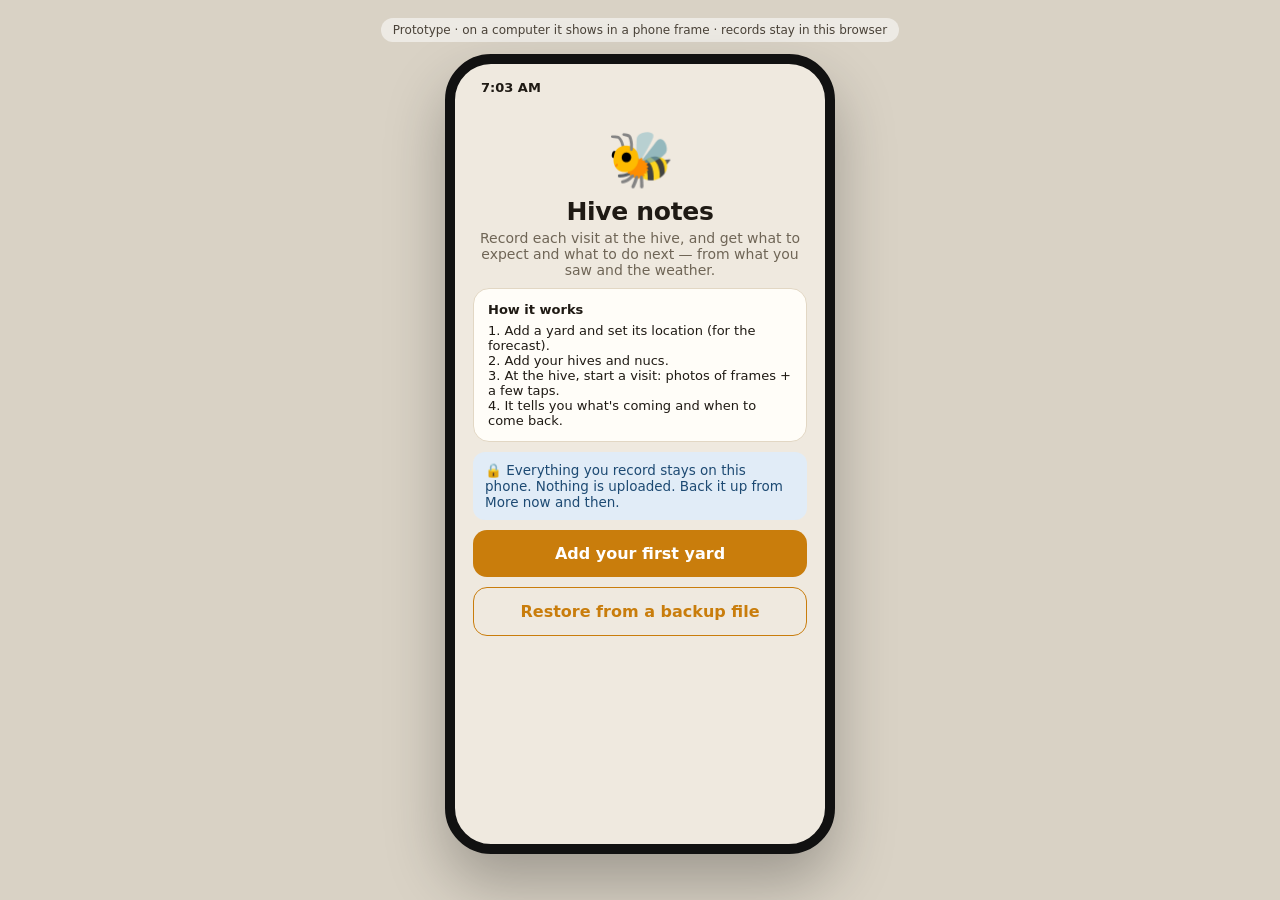
==== web/index.html @ 97372f16 "Add AI agents (Scribe, Frame Reader, Advisor + Checker), Python server with guards, tests, Render bl" ====
<!DOCTYPE html>
<html lang="en">
<head>
<meta charset="utf-8" />
<meta name="viewport" content="width=device-width, initial-scale=1, viewport-fit=cover" />
<title>Hive notes</title>
<meta name="theme-color" content="#efe9df" />
<meta name="apple-mobile-web-app-capable" content="yes" />
<meta name="mobile-web-app-capable" content="yes" />
<meta name="apple-mobile-web-app-status-bar-style" content="default" />
<meta name="apple-mobile-web-app-title" content="Hive notes" />
<link rel="manifest" href="manifest.webmanifest" />
<link rel="icon" href="icons/icon-192.png" />
<link rel="apple-touch-icon" href="icons/apple-touch-icon.png" />
<link rel="stylesheet" href="app.css" />
</head>
<body>
<div class="tag desk">Prototype · on a computer it shows in a phone frame · records stay in this browser</div>

<div class="phone" id="phone">
  <div class="status"><span id="clock"></span><span id="sig"></span></div>
  <div id="view"></div>
  <div class="fab" id="fab" style="display:none"></div>
  <div class="tabbar" id="tabbar"></div>
  <div class="scrim" id="scrim"></div>
  <div class="toast" id="toast"></div>
</div>

<script>const APP_VERSION = "v0.2 · 22 Nov 2026";</script>
<script src="js/data.js"></script>
<script src="js/rules.js"></script>
<script src="js/ui.js"></script>
<script src="js/yard.js"></script>
<script src="js/colony.js"></script>
<script src="js/visit.js"></script>
<script src="js/plan.js"></script>
<script src="js/learn.js"></script>
<script src="js/biz.js"></script>
<script src="js/more.js"></script>
<script src="js/ai.js"></script>
<script>
  loadDb();
  stack = [{ name: db.yards.length ? "yard" : "setup", params: {} }];
  // An unfinished visit (app closed mid-inspection) picks up where it left off
  const dv = db.drafts.visit;
  if (dv && !dv.saved && col(dv.colonyId)) stack.push({ name: dv.type === "full" ? "visitCam" : "visitStart", params: { id: dv.colonyId } });
  render();
  refreshAllWeather();
  addEventListener("online", () => { refreshAllWeather(); rerender(); });
  addEventListener("offline", () => rerender());
  // Back from the background: new day → reload; otherwise refresh the forecast if it's old
  document.addEventListener("visibilitychange", () => {
    if (document.visibilityState !== "visible") return;
    if (isoD(new Date()) !== TODAY) location.reload(); else refreshAllWeather();
  });
  if ("serviceWorker" in navigator && location.protocol === "https:") navigator.serviceWorker.register("sw.js");
</script>
</body>
</html>
---- web/app.css ----
:root {
  --ink: #1f1a14; --muted: #6f6556; --paper: #efe9df; --card: #fffdf8; --line: #e2d7c4;
  --honey: #c97d0c; --honey-soft: #fbecd0; --ok: #3f7a2a; --ok-soft: #e4f0dc;
  --warn: #b45309; --warn-soft: #fdebd3; --risk: #b42318; --risk-soft: #fbe1de; --sky: #2f6fae; --sky-soft: #e1ecf7;
  --fs: 15px;
}
* { box-sizing: border-box; }
body {
  margin: 0; min-height: 100vh; background: #d9d2c5;
  font-family: -apple-system, BlinkMacSystemFont, "SF Pro Text", "Segoe UI", system-ui, sans-serif;
  color: var(--ink); display: flex; flex-direction: column; align-items: center; gap: 12px; padding: 18px 10px 40px;
}
.tag { font-size: 12px; color: #4a4238; background: #fff8; border-radius: 999px; padding: 5px 12px; text-align: center; }
.tag a { color: inherit; }
.phone { width: 390px; height: 800px; background: var(--paper); border-radius: 46px; border: 10px solid #111; position: relative; overflow: hidden; box-shadow: 0 30px 60px #0004; font-size: var(--fs); }
.phone.field { --fs: 17px; --muted: #4a4238; --line: #b9ad99; }
.phone.field .chip, .phone.field .btn { font-size: 17px; padding: 12px 16px; }
.status { height: 40px; display: flex; justify-content: space-between; align-items: center; padding: 6px 26px 0; font-size: 13px; font-weight: 600; }
.status .off { color: var(--warn); }
#view { position: absolute; top: 40px; bottom: 78px; left: 0; right: 0; overflow-y: auto; padding: 4px 18px 30px; }
#view.notabs { bottom: 0; }
h1 { font-size: 25px; margin: 6px 0 4px; letter-spacing: -0.3px; }
h2 { font-size: 16px; margin: 18px 0 8px; }
.sub { color: var(--muted); font-size: 14px; margin: 0 0 10px; }
.small { font-size: 13px; color: var(--muted); }
.card { background: var(--card); border: 1px solid var(--line); border-radius: 16px; padding: 13px 14px; margin-bottom: 10px; }
.card.tap { cursor: pointer; }
.card.tap:hover { border-color: var(--honey); }
.row { display: flex; align-items: center; gap: 8px; }
.grow { flex: 1; min-width: 0; }
.between { display: flex; justify-content: space-between; align-items: center; gap: 8px; }
.pill { display: inline-block; font-size: 12px; font-weight: 600; border-radius: 999px; padding: 3px 9px; margin: 2px 2px 0 0; white-space: nowrap; }
.pill.ok { background: var(--ok-soft); color: var(--ok); }
.pill.warn { background: var(--warn-soft); color: var(--warn); }
.pill.risk { background: var(--risk-soft); color: var(--risk); }
.pill.info, .pill.sky { background: var(--sky-soft); color: var(--sky); }
.pill.grey { background: #e7e1d6; color: var(--muted); }
.chev { color: #b9ad99; font-size: 22px; }
.back { background: none; border: 0; color: var(--honey); font-size: 15px; padding: 6px 0; cursor: pointer; }
.btn { display: block; width: 100%; border: 0; border-radius: 14px; padding: 14px; font-size: 16px; font-weight: 650; background: var(--honey); color: #fff; cursor: pointer; margin-top: 10px; font-family: inherit; }
.btn.ghost { background: transparent; color: var(--honey); border: 1.5px solid var(--honey); }
.btn.dark { background: var(--ink); }
.btn.danger { background: transparent; color: var(--risk); border: 1.5px solid var(--risk); }
.btn.sm { display: inline-block; width: auto; padding: 8px 12px; font-size: 14px; margin: 4px 4px 0 0; }
.link { background: none; border: 0; color: var(--honey); font-weight: 600; font-size: 14px; cursor: pointer; padding: 4px 0; font-family: inherit; }
.forecast { display: flex; gap: 6px; overflow-x: auto; padding-bottom: 2px; }
.day { flex: 0 0 50px; text-align: center; background: var(--card); border: 1px solid var(--line); border-radius: 12px; padding: 6px 0; font-size: 11.5px; }
.day b { display: block; font-size: 15px; margin-top: 2px; }
.day.cold { background: var(--sky-soft); border-color: #b9d0e8; }
.day.good { border-color: #b7d3a8; }
.note { border-radius: 12px; padding: 10px 12px; font-size: 13.5px; margin: 8px 0; background: var(--sky-soft); color: #1d4a73; }
.note.warn { background: var(--warn-soft); color: #7a3a06; }
.note.risk { background: var(--risk-soft); color: #7a1a12; }
.note.ok { background: var(--ok-soft); color: #24501a; }
.chips { display: flex; flex-wrap: wrap; gap: 6px; margin-top: 6px; }
.chip { border: 1px solid var(--line); background: var(--card); border-radius: 999px; padding: 8px 12px; font-size: 14px; cursor: pointer; user-select: none; }
.chip.on { background: var(--honey); border-color: var(--honey); color: #fff; }
.q { margin-bottom: 14px; }
.lbl { font-size: 14px; font-weight: 600; }
input, select, textarea { width: 100%; font-size: 16px; padding: 11px; border: 1.5px solid var(--line); border-radius: 12px; margin-top: 6px; font-family: inherit; background: #fff; color: var(--ink); }
textarea { min-height: 70px; }
input:focus, select:focus, textarea:focus { outline: none; border-color: var(--honey); }
.expect { border-left: 4px solid var(--line); }
.expect.risk { border-left-color: var(--risk); }
.expect.warn { border-left-color: var(--warn); }
.expect.ok { border-left-color: var(--ok); }
.expect.info { border-left-color: var(--sky); }
.why { display: none; margin-top: 8px; font-size: 13px; color: var(--muted); border-top: 1px dashed var(--line); padding-top: 8px; }
.why.on { display: block; }
.newbie { display: none; font-size: 13px; background: var(--honey-soft); border-radius: 10px; padding: 8px 10px; margin-top: 6px; }
.phone.new .newbie { display: block; }
.toggle { display: flex; align-items: center; gap: 8px; font-size: 14px; margin: 6px 0; cursor: pointer; user-select: none; }
.sw { width: 40px; height: 23px; border-radius: 999px; background: #cfc5b4; position: relative; transition: .15s; flex: 0 0 40px; }
.sw::after { content: ""; position: absolute; top: 3px; left: 3px; width: 17px; height: 17px; border-radius: 50%; background: #fff; transition: .15s; }
.toggle.on .sw { background: var(--ok); }
.toggle.on .sw::after { left: 20px; }
.todo { display: flex; gap: 10px; align-items: flex-start; padding: 9px 0; border-bottom: 1px solid var(--line); font-size: 14.5px; }
.todo:last-child { border-bottom: 0; }
.box { width: 21px; height: 21px; border: 2px solid var(--honey); border-radius: 6px; flex: 0 0 21px; margin-top: 1px; cursor: pointer; }
.box.on { background: var(--honey); }
.todo.done b { text-decoration: line-through; color: var(--muted); }
.comeback { background: var(--ink); color: #fff; border-radius: 16px; padding: 14px; margin: 12px 0; }
.comeback .big { font-size: 20px; font-weight: 700; margin-top: 2px; }
.comeback .small { color: #d9cfbf; }
.tabbar { position: absolute; bottom: 0; left: 0; right: 0; height: 78px; background: #fffdf8f2; border-top: 1px solid var(--line); display: flex; justify-content: space-around; padding-top: 9px; font-size: 11px; color: var(--muted); z-index: 5; }
.tabbar div { text-align: center; cursor: pointer; width: 64px; }
.tabbar .ic { font-size: 20px; display: block; }
.tabbar .act { color: var(--honey); font-weight: 650; }
.fab { position: absolute; right: 16px; bottom: 92px; background: var(--ink); color: #fff; border-radius: 999px; padding: 13px 18px; font-weight: 650; font-size: 15px; box-shadow: 0 8px 20px #0004; cursor: pointer; z-index: 6; }
.seg { display: flex; background: #e4dccd; border-radius: 10px; padding: 3px; margin: 6px 0 8px; }
.seg span { flex: 1; text-align: center; padding: 7px 2px; font-size: 13.5px; border-radius: 8px; cursor: pointer; color: var(--muted); }
.seg span.on { background: var(--card); color: var(--ink); font-weight: 600; box-shadow: 0 1px 3px #0002; }
.scrim { position: absolute; inset: 0; background: #0006; display: none; z-index: 20; }
.scrim.on { display: block; }
.sheet { position: absolute; left: 0; right: 0; bottom: 0; max-height: 92%; overflow-y: auto; background: var(--card); border-radius: 22px 22px 0 0; padding: 16px 18px 30px; }
.sheet h3 { margin: 2px 0 10px; font-size: 18px; }
.toast { position: absolute; left: 50%; top: 52px; transform: translateX(-50%); background: var(--ink); color: #fff; padding: 9px 14px; border-radius: 12px; font-size: 13.5px; z-index: 30; opacity: 0; transition: opacity .2s; pointer-events: none; max-width: 330px; text-align: center; }
.toast.on { opacity: 1; }
.cam { background: #1a1712; border-radius: 18px; padding: 10px 10px 82px; position: relative; }
.cam svg { width: 100%; display: block; border-radius: 10px; }
.cam-top { display: flex; justify-content: space-between; color: #eee; font-size: 12px; padding: 2px 4px 8px; }
.shutter { position: absolute; left: 50%; bottom: 14px; transform: translateX(-50%); width: 58px; height: 58px; border-radius: 50%; border: 4px solid #fff; background: #fff6; cursor: pointer; }
.shutter:active { background: #fff; }
.camwrap { position: relative; }
.flashlayer { position: absolute; inset: 0; background: #fff; opacity: 0; pointer-events: none; transition: opacity .25s; border-radius: 10px; }
.flashlayer.on { opacity: .8; transition: none; }
.finds { display: flex; flex-wrap: wrap; gap: 4px; margin-top: 8px; }
.log { font-size: 13.5px; }
.ln { display: flex; gap: 10px; align-items: center; padding: 7px 0; border-bottom: 1px solid var(--line); }
.ln:last-child { border-bottom: 0; }
.thumb { width: 38px; height: 26px; border-radius: 5px; flex: 0 0 38px; background: linear-gradient(#d4951c 0 30%, #e9c77d 30%); position: relative; }
.thumb.brood { background: radial-gradient(ellipse at 50% 60%, #a77840 0 45%, #e9c77d 46%), #e9c77d; }
.thumb.empty { background: #d8c9a8; }
.thumb.hive { background: linear-gradient(#f2efe7 0 70%, #6b4d2c 70%); }
.thumb .q { position: absolute; right: -4px; top: -6px; font-size: 12px; }
.fno { width: 34px; color: var(--muted); font-variant-numeric: tabular-nums; }
.src { font-size: 11px; color: var(--muted); margin-left: 4px; font-weight: 400; }
.pen { background: none; border: 0; color: #b9ad99; font-size: 15px; cursor: pointer; padding: 2px 6px; }
.pen:hover { color: var(--honey); }
.qdot { display: inline-block; width: 12px; height: 12px; border-radius: 50%; border: 1px solid #0003; vertical-align: middle; margin-right: 4px; }
.kv { display: grid; grid-template-columns: auto 1fr; gap: 6px 12px; font-size: 14px; }
.kv .k { color: var(--muted); }
.stack { display: flex; flex-direction: column-reverse; gap: 3px; margin: 8px 0; align-items: center; }
.boxv { width: 70%; border: 1.5px solid #9c8a6a; background: #f3e6c8; border-radius: 4px; display: flex; align-items: center; justify-content: center; font-size: 12px; color: #5b4a2f; cursor: pointer; }
.boxv.deep { height: 46px; }
.boxv.medium { height: 32px; }
.boxv.shallow { height: 26px; }
.lid { width: 76%; height: 10px; background: #9a9a9a; border-radius: 3px; }
.stand { width: 80%; height: 8px; background: #6b4d2c; border-radius: 2px; }
.tree { font-size: 14px; }
.tree .node { padding: 4px 0 4px calc(var(--d) * 18px); }
.tabs2 { display: flex; gap: 6px; overflow-x: auto; margin: 8px 0; }
.tabs2 span { flex: 0 0 auto; padding: 6px 11px; border-radius: 999px; background: #e7e1d6; font-size: 13px; cursor: pointer; }
.tabs2 span.on { background: var(--ink); color: #fff; }
.stat { flex: 1; text-align: center; }
.stat b { display: block; font-size: 20px; }
.legend { display: flex; gap: 12px; font-size: 12px; color: var(--muted); margin-top: 4px; flex-wrap: wrap; }
.legend i { display: inline-block; width: 12px; height: 3px; vertical-align: middle; margin-right: 4px; }
.qty { display: flex; align-items: center; gap: 8px; }
.qty button { width: 30px; height: 30px; border-radius: 8px; border: 1px solid var(--line); background: #fff; font-size: 17px; cursor: pointer; }
.qty b { min-width: 28px; text-align: center; }
.low { color: var(--risk); font-weight: 600; }
.photo { height: 120px; border-radius: 12px; margin: 6px 0; }
.chat { font-size: 14px; }
.chat .me { background: var(--honey-soft); border-radius: 12px 12px 2px 12px; padding: 8px 10px; margin: 6px 0 6px 40px; }
.chat .ai { background: var(--card); border: 1px solid var(--line); border-radius: 12px 12px 12px 2px; padding: 8px 10px; margin: 6px 40px 6px 0; }

/* --- v2.1 additions --- */
.conf { font-size: 12px; margin-top: 5px; color: var(--muted); }
.conf b { color: var(--ink); }
.conf.cLow b { color: var(--warn); }
.conf.cHigh b { color: var(--ok); }
.day.tap { cursor: pointer; }
.bell { position: relative; border: 1px solid var(--line); background: var(--card); border-radius: 999px; padding: 5px 11px; font-size: 14px; cursor: pointer; }
.bell i { font-style: normal; background: var(--risk); color: #fff; border-radius: 999px; font-size: 11px; padding: 1px 6px; margin-left: 4px; }
.qr { width: 150px; height: 150px; display: block; margin: 10px auto; image-rendering: pixelated; }
.viewfinder { position: relative; background: #222; border-radius: 14px; height: 170px; display: flex; align-items: center; justify-content: center; margin: 8px 0; }
.viewfinder .qr { width: 90px; height: 90px; margin: 0; background: #fff; padding: 6px; border-radius: 6px; }
.viewfinder:after { content: ""; position: absolute; inset: 25px 95px; border: 3px solid #fbbf24; border-radius: 10px; }
.fstrip { display: flex; gap: 6px; align-items: flex-end; padding: 5px 0; border-bottom: 1px solid var(--line); }
.fstrip .boxcol { flex: 1; display: flex; flex-direction: column; gap: 2px; }
.fstrip .fr { display: flex; gap: 1px; }
.fstrip .fr span { flex: 1; height: 12px; border-radius: 2px; }
.report table { width: 100%; border-collapse: collapse; font-size: 12px; margin: 6px 0 12px; }
.report th, .report td { text-align: left; border-bottom: 1px solid var(--line); padding: 4px 3px; vertical-align: top; }

/* battery saver: dark screen (OLED), fewer animations */
.phone.dark { --ink: #efe9df; --muted: #a99f8e; --paper: #0f0d0a; --card: #1c1813; --line: #3a3228; --honey-soft: #3a2a0f; --ok-soft: #1d2b16; --warn-soft: #3a240c; --risk-soft: #3b1512; --sky-soft: #122233; color: var(--ink); }
.phone.dark .tabbar { background: #15120e; border-color: var(--line); }
.phone.dark .tabbar div { color: var(--muted); }
.phone.dark .sheet { background: var(--card); color: var(--ink); }
.phone.dark input, .phone.dark textarea, .phone.dark select { background: #0f0d0a; color: var(--ink); border-color: var(--line); }
.phone.dark .chip { background: #1c1813; color: var(--ink); border-color: var(--line); }
.phone.dark .chip.on { background: var(--honey); border-color: var(--honey); color: #fff; }
.phone.dark * { transition: none !important; animation: none !important; }

/* print / save as PDF: only the report */
@media print {
  body { background: #fff; padding: 0; display: block; }
  .tag, .status, #tabbar, #fab, #scrim, #toast, .noprint, .back { display: none !important; }
  .phone { width: auto; height: auto; border: 0; border-radius: 0; box-shadow: none; overflow: visible; background: #fff; }
  #view { position: static; overflow: visible; padding: 0; }
}

/* ---------- real-app additions ---------- */
.camshot { display: flex; align-items: center; justify-content: center; min-height: 150px; max-height: 320px; overflow: hidden; border-radius: 16px; background: #2a2118; color: #fff; text-align: center; font-size: 17px; font-weight: 600; cursor: pointer; margin: 6px 0; }
.camshot span { font-size: 15px; line-height: 1.5; }
.camshot img { width: 100%; height: 100%; max-height: 320px; object-fit: cover; display: block; }
img.shot { width: 100%; border-radius: 12px; margin-top: 6px; }
img.mini { width: 44px; height: 44px; object-fit: cover; border-radius: 8px; flex: 0 0 44px; cursor: pointer; }
.log .ln[data-goto] { cursor: pointer; }
.hours { display: flex; gap: 4px; overflow-x: auto; margin: 8px 0 4px; }
.hours > div { flex: 0 0 52px; text-align: center; font-size: 11px; background: var(--card); border: 1px solid var(--line); border-radius: 10px; padding: 5px 0; display: flex; flex-direction: column; gap: 1px; }
.hours > div.good { border-color: #8fbf78; background: var(--ok-soft); }
.hours b { font-size: 14px; }
.pen { background: none; border: 0; font-size: 18px; color: var(--honey); cursor: pointer; }

/* On an actual phone (or installed to the home screen): fill the screen, no fake frame */
@media (max-width: 520px), (display-mode: standalone) {
  body { padding: 0; background: var(--paper); display: block; }
  .tag.desk { display: none; }
  .phone { width: 100%; height: 100vh; height: 100dvh; border: 0; border-radius: 0; box-shadow: none; }
  .status { height: auto; min-height: env(safe-area-inset-top); padding: env(safe-area-inset-top) 18px 0; font-size: 12px; }
  .status #clock { display: none; }
  #view { top: calc(env(safe-area-inset-top) + 16px); bottom: calc(70px + env(safe-area-inset-bottom)); }
  #view.notabs { bottom: env(safe-area-inset-bottom); }
  .tabbar { padding-bottom: env(safe-area-inset-bottom); height: calc(70px + env(safe-area-inset-bottom)); }
  .fab { bottom: calc(84px + env(safe-area-inset-bottom)); }
  .sheet { padding-bottom: calc(30px + env(safe-area-inset-bottom)); }
  .toast { top: calc(env(safe-area-inset-top) + 12px); }
}
.whybtn { background: none; border: 0; padding: 6px 0 0; color: var(--honey); font-size: 13.5px; font-weight: 600; font-family: inherit; cursor: pointer; }
.log .fno { flex: 0 0 auto; min-width: 54px; }
.ailine { font-size: 11.5px; color: var(--muted); margin-top: 6px; font-variant-numeric: tabular-nums; }
.aithink { display: flex; align-items: center; gap: 10px; padding: 14px 4px; color: var(--muted); font-size: 14px; }
.spin { width: 16px; height: 16px; border-radius: 50%; border: 2.5px solid var(--line); border-top-color: var(--honey); display: inline-block; animation: spin .8s linear infinite; vertical-align: -3px; }
@keyframes spin { to { transform: rotate(360deg); } }
.quote { color: var(--muted); font-style: italic; }
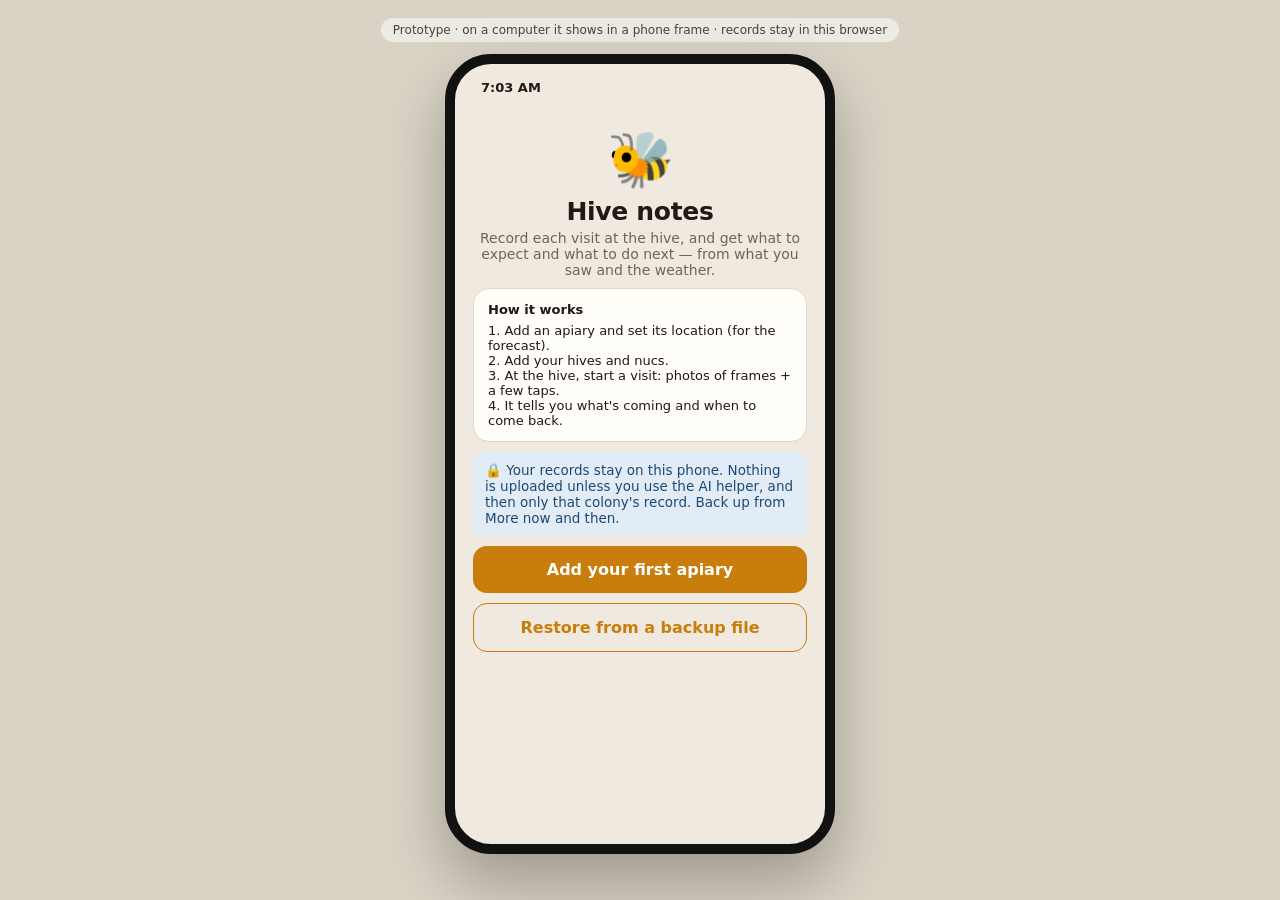
==== commit 647cf744: "Save & test checks the access code and shows the result; rename yard to apiary; UX fixes - /api/heal" ====
--- a/web/index.html
+++ b/web/index.html
@@ -26,7 +26,7 @@
   <div class="toast" id="toast"></div>
 </div>
 
-<script>const APP_VERSION = "v0.2 · 22 Nov 2026";</script>
+<script>const APP_VERSION = "v0.4 · 23 Nov 2026";</script>
 <script src="js/data.js"></script>
 <script src="js/rules.js"></script>
 <script src="js/ui.js"></script>
--- a/web/app.css
+++ b/web/app.css
@@ -43,7 +43,7 @@
 .btn.danger { background: transparent; color: var(--risk); border: 1.5px solid var(--risk); }
 .btn.sm { display: inline-block; width: auto; padding: 8px 12px; font-size: 14px; margin: 4px 4px 0 0; }
 .link { background: none; border: 0; color: var(--honey); font-weight: 600; font-size: 14px; cursor: pointer; padding: 4px 0; font-family: inherit; }
-.forecast { display: flex; gap: 6px; overflow-x: auto; padding-bottom: 2px; }
+.forecast { display: flex; gap: 6px; overflow-x: auto; padding-bottom: 8px; margin-bottom: 4px; }
 .day { flex: 0 0 50px; text-align: center; background: var(--card); border: 1px solid var(--line); border-radius: 12px; padding: 6px 0; font-size: 11.5px; }
 .day b { display: block; font-size: 15px; margin-top: 2px; }
 .day.cold { background: var(--sky-soft); border-color: #b9d0e8; }
@@ -216,3 +216,12 @@
 .spin { width: 16px; height: 16px; border-radius: 50%; border: 2.5px solid var(--line); border-top-color: var(--honey); display: inline-block; animation: spin .8s linear infinite; vertical-align: -3px; }
 @keyframes spin { to { transform: rotate(360deg); } }
 .quote { color: var(--muted); font-style: italic; }
+/* AI helper: Save & test result, shown right under the button */
+.aitest { margin-top: 10px; padding: 10px 12px; border-radius: 12px; background: var(--paper); font-size: 14px; line-height: 1.35; }
+.aitest.good { background: var(--ok-soft); color: var(--ok); }
+.aitest.bad { background: var(--risk-soft); color: var(--risk); }
+.aitest .small { color: inherit; opacity: .8; margin-top: 3px; }
+details.adv { margin: 4px 0 10px; font-size: 13px; color: var(--muted); }
+details.adv summary { cursor: pointer; padding: 6px 0; }
+.phone.dark .aitest.good { background: #1d3320; color: #bfe3c3; }
+.phone.dark .aitest.bad { background: #3a1f19; color: #f2c3b6; }
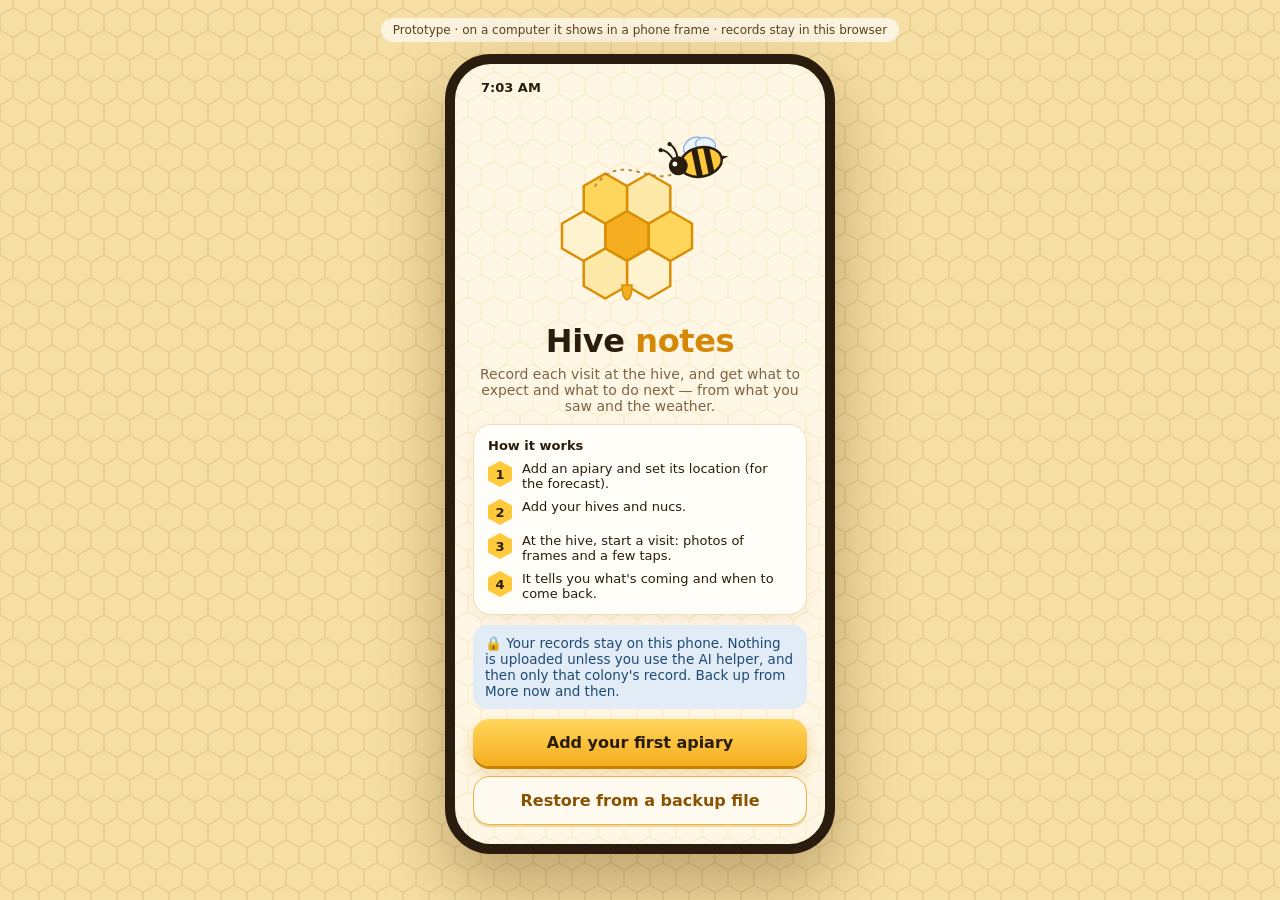
==== commit 41cdd280: "Bee theme: honeycomb background, honey header card, bee-yellow buttons, hex tab and step markers, dr" ====
--- a/web/index.html
+++ b/web/index.html
@@ -4,7 +4,7 @@
 <meta charset="utf-8" />
 <meta name="viewport" content="width=device-width, initial-scale=1, viewport-fit=cover" />
 <title>Hive notes</title>
-<meta name="theme-color" content="#efe9df" />
+<meta name="theme-color" content="#fff7e6" />
 <meta name="apple-mobile-web-app-capable" content="yes" />
 <meta name="mobile-web-app-capable" content="yes" />
 <meta name="apple-mobile-web-app-status-bar-style" content="default" />
@@ -13,6 +13,7 @@
 <link rel="icon" href="icons/icon-192.png" />
 <link rel="apple-touch-icon" href="icons/apple-touch-icon.png" />
 <link rel="stylesheet" href="app.css" />
+<link rel="stylesheet" href="theme.css" />
 </head>
 <body>
 <div class="tag desk">Prototype · on a computer it shows in a phone frame · records stay in this browser</div>
@@ -26,7 +27,7 @@
   <div class="toast" id="toast"></div>
 </div>
 
-<script>const APP_VERSION = "v0.4 · 23 Nov 2026";</script>
+<script>const APP_VERSION = "v0.5 · 23 Nov 2026";</script>
 <script src="js/data.js"></script>
 <script src="js/rules.js"></script>
 <script src="js/ui.js"></script>
--- a/web/theme.css
+++ b/web/theme.css
@@ -0,0 +1,173 @@
+/* ============================================================
+   Bee theme — layered over app.css. Honey, wax and propolis colours,
+   a honeycomb background, rounded type, and a few bee touches.
+   ============================================================ */
+:root {
+  --ink: #2b1d0e;            /* propolis brown */
+  --muted: #7a6548;
+  --paper: #fff7e6;          /* beeswax cream */
+  --card: #fffdf7;
+  --line: #f0dfb8;
+  --honey: #d48806;          /* links, outlines */
+  --honey-deep: #8a5200;     /* text on cream: readable */
+  --honey-bright: #ffc93c;   /* bee yellow */
+  --honey-soft: #fff0c4;
+  --comb: url("data:image/svg+xml,%3Csvg xmlns='http://www.w3.org/2000/svg' width='26' height='45'%3E%3Cpath d='M0,-15 L13,-7.5 L13,7.5 L0,15 L-13,7.5 L-13,-7.5Z M26,-15 L39,-7.5 L39,7.5 L26,15 L13,7.5 L13,-7.5Z M13,7.5 L26,15 L26,30 L13,37.5 L0,30 L0,15Z M0,30 L13,37.5 L13,52.5 L0,60 L-13,52.5 L-13,37.5Z M26,30 L39,37.5 L39,52.5 L26,60 L13,52.5 L13,37.5Z' fill='none' stroke='%23D98E04' stroke-opacity='.12' stroke-width='1.2'/%3E%3C/svg%3E");
+  --comb-hero: url("data:image/svg+xml,%3Csvg xmlns='http://www.w3.org/2000/svg' width='26' height='45'%3E%3Cpath d='M0,-15 L13,-7.5 L13,7.5 L0,15 L-13,7.5 L-13,-7.5Z M26,-15 L39,-7.5 L39,7.5 L26,15 L13,7.5 L13,-7.5Z M13,7.5 L26,15 L26,30 L13,37.5 L0,30 L0,15Z M0,30 L13,37.5 L13,52.5 L0,60 L-13,52.5 L-13,37.5Z M26,30 L39,37.5 L39,52.5 L26,60 L13,52.5 L13,37.5Z' fill='none' stroke='%237a4a00' stroke-opacity='.10' stroke-width='1.2'/%3E%3C/svg%3E");
+  --round: ui-rounded, "SF Pro Rounded", "Nunito", -apple-system, system-ui, sans-serif;
+  --shadow: 0 1px 0 #fff inset, 0 6px 18px rgba(138, 82, 0, .08);
+}
+body { background-color: #f6dfa4; background-image: url("data:image/svg+xml,%3Csvg xmlns='http://www.w3.org/2000/svg' width='26' height='45'%3E%3Cpath d='M0,-15 L13,-7.5 L13,7.5 L0,15 L-13,7.5 L-13,-7.5Z M26,-15 L39,-7.5 L39,7.5 L26,15 L13,7.5 L13,-7.5Z M13,7.5 L26,15 L26,30 L13,37.5 L0,30 L0,15Z M0,30 L13,37.5 L13,52.5 L0,60 L-13,52.5 L-13,37.5Z M26,30 L39,37.5 L39,52.5 L26,60 L13,52.5 L13,37.5Z' fill='none' stroke='%238a5200' stroke-opacity='.14' stroke-width='1.4'/%3E%3C/svg%3E"); }
+.tag { background: #fffbefcc; color: #5a4220; }
+.phone { background-color: var(--paper); background-image: var(--comb); border-color: #2b1d0e; box-shadow: 0 30px 70px rgba(80, 45, 0, .35); }
+
+/* ---------- type ---------- */
+h1, h2, h3, .btn, .fab, .tabbar, .comeback .big, .stat b, .day b, .pill, .seg span, .tabs2 span, .chip { font-family: var(--round); }
+h1 { font-size: 27px; font-weight: 800; letter-spacing: -0.4px; }
+h2 { font-size: 17px; font-weight: 750; display: flex; align-items: center; gap: 8px; margin-top: 22px; }
+h2::before { content: ""; width: 12px; height: 13px; flex: 0 0 12px; background: linear-gradient(160deg, var(--honey-bright), #f0a20e);
+  clip-path: polygon(50% 0, 100% 25%, 100% 75%, 50% 100%, 0 75%, 0 25%); }
+.sub { color: var(--muted); }
+
+/* ---------- cards ---------- */
+.card { background: var(--card); border: 1px solid var(--line); border-radius: 18px; box-shadow: var(--shadow); }
+.card.tap { transition: transform .12s, box-shadow .12s, border-color .12s; }
+.card.tap:hover { border-color: var(--honey-bright); box-shadow: 0 1px 0 #fff inset, 0 10px 24px rgba(138, 82, 0, .14); }
+.card.tap:active { transform: scale(.985); }
+.chev { color: var(--honey); }
+
+/* ---------- buttons: bee yellow with dark text (high contrast outdoors) ---------- */
+.btn { background: linear-gradient(180deg, #ffd65c, #f5ae1f); color: var(--ink); border-radius: 16px; font-weight: 800;
+  box-shadow: 0 3px 0 #c98300, 0 8px 18px rgba(212, 136, 6, .28); transition: transform .08s, box-shadow .08s; }
+.btn:active { transform: translateY(2px); box-shadow: 0 1px 0 #c98300, 0 4px 10px rgba(212, 136, 6, .25); }
+.btn:disabled { opacity: .6; }
+.btn.ghost { background: #fffaf0; color: var(--honey-deep); border: 1.5px solid #e9b44a; box-shadow: 0 2px 0 #f0d79c; }
+.btn.dark { background: linear-gradient(180deg, #3d2a14, #2b1d0e); color: var(--honey-bright); box-shadow: 0 3px 0 #120b04, 0 8px 18px rgba(43, 29, 14, .25); }
+.btn.danger { background: #fffaf0; box-shadow: none; }
+.btn.sm { border-radius: 12px; }
+.link, .back, .whybtn, .pen { color: var(--honey-deep); }
+.back { font-weight: 600; }
+
+/* ---------- chips, toggles, segmented controls ---------- */
+.chip { background: #fffdf7; border-color: var(--line); font-weight: 550; transition: background .1s; }
+.chip.on { background: var(--honey-bright); border-color: #e5a20f; color: var(--ink); font-weight: 700; box-shadow: 0 2px 0 #e0a01a; }
+.toggle.on .sw { background: #f0a20e; }
+.seg { background: #f6e6bf; }
+.seg span.on { background: var(--card); color: var(--ink); }
+.tabs2 span { background: #f6e6bf; color: #5a4220; font-weight: 600; }
+.tabs2 span.on { background: var(--ink); color: var(--honey-bright); }
+input, select, textarea { background: #fffefb; border-color: var(--line); border-radius: 14px; }
+input:focus, select:focus, textarea:focus { border-color: #f0a20e; box-shadow: 0 0 0 3px #ffc93c55; }
+
+/* ---------- apiary header: a honey card with comb ---------- */
+.hero { position: relative; margin: 2px -6px 12px; padding: 14px 14px 10px; border-radius: 24px; overflow: hidden;
+  background-image: var(--comb-hero), linear-gradient(155deg, #ffdf7e 0%, #ffc642 45%, #f2a516 100%);
+  box-shadow: 0 10px 26px rgba(212, 136, 6, .30); color: var(--ink); }
+.hero h1 { margin-top: 0; }
+.hero .sub { color: #5a3b0c; margin-bottom: 10px; font-weight: 550; }
+.hero .pen { color: #5a3b0c; }
+.hero .bell { background: #fffbeecc; border-color: transparent; }
+.hero .forecast { margin: 0 -2px 2px; padding-left: 2px; }
+.hero .day { background: #fffbeed9; border-color: transparent; box-shadow: 0 2px 6px rgba(120, 70, 0, .12); }
+.hero .day.good { background: #fffdf5; box-shadow: 0 0 0 2px #2b1d0e22, 0 2px 6px rgba(120, 70, 0, .12); }
+.hero .day.cold { background: #e6f0fa; }
+.hero .small { color: #4a3008; }
+
+/* forecast tiles everywhere */
+.day { border-radius: 14px; padding: 7px 0 6px; font-weight: 550; }
+.day b { font-weight: 800; }
+.day.good { border-color: #f0c35a; background: #fff6d8; }
+
+/* ---------- notes, "come back", toast, sheets ---------- */
+.note { border-radius: 14px; }
+.comeback { background: linear-gradient(160deg, #3d2a14, #24170a); border-radius: 18px; position: relative; overflow: hidden; padding-left: 20px; }
+.comeback::before { content: ""; position: absolute; left: 0; top: 0; bottom: 0; width: 7px;
+  background: repeating-linear-gradient(180deg, var(--honey-bright) 0 10px, #24170a 10px 18px); }
+.comeback .big { color: var(--honey-bright); font-weight: 800; }
+.toast { background: #2b1d0e; color: #fff7e6; border: 1px solid #ffc93c66; box-shadow: 0 10px 24px rgba(0, 0, 0, .25); font-weight: 600; }
+.sheet { background-color: var(--card); background-image: var(--comb); border-radius: 26px 26px 0 0; padding-top: 22px; box-shadow: 0 -10px 30px rgba(0, 0, 0, .15); }
+.sheet::before { content: ""; position: absolute; left: 50%; top: 8px; width: 42px; height: 5px; margin-left: -21px; border-radius: 9px; background: #e8d3a2; }
+.scrim { background: rgba(43, 29, 14, .45); }
+.why { border-top-color: var(--line); }
+.newbie { background: var(--honey-soft); }
+
+/* ---------- floating "Start a visit" ---------- */
+.fab { background: linear-gradient(180deg, #3d2a14, #2b1d0e); color: var(--honey-bright); border: 2px solid var(--honey-bright);
+  box-shadow: 0 10px 24px rgba(43, 29, 14, .35); font-weight: 800; letter-spacing: .1px; }
+.fab:active { transform: scale(.97); }
+
+/* ---------- tab bar: active tab sits in a honey cell ---------- */
+.tabbar { background: #fffaf0ee; -webkit-backdrop-filter: blur(14px); backdrop-filter: blur(14px); border-top: 1px solid var(--line); font-weight: 600; }
+.tabbar div { position: relative; }
+.tabbar .ic { width: 38px; height: 34px; margin: 0 auto 1px; display: flex; align-items: center; justify-content: center; }
+.tabbar .act { color: var(--honey-deep); font-weight: 800; }
+.tabbar .act .ic { background: linear-gradient(160deg, #ffe07f, #ffc23a); clip-path: polygon(25% 3%, 75% 3%, 100% 50%, 75% 97%, 25% 97%, 0 50%); }
+
+/* ---------- hive diagram: wooden boxes, metal lid ---------- */
+.boxv { background: linear-gradient(180deg, #f6dca0, #e9c070); border: 1.5px solid #a8783a; border-radius: 5px; color: #4f3512; font-weight: 600; position: relative; }
+.boxv::after { content: ""; position: absolute; right: 12px; top: 50%; width: 22px; height: 5px; margin-top: -2px; border-radius: 4px; background: #b98a45; opacity: .6; }
+.lid { background: linear-gradient(180deg, #c9cdd1, #8e959b); }
+.stand { background: linear-gradient(180deg, #7a5530, #5b3d1f); }
+
+/* ---------- pills ---------- */
+.pill { font-weight: 700; }
+.pill.grey { background: #f3e7cb; color: #6d5733; }
+
+/* ---------- welcome ---------- */
+.welcome-art { display: block; width: 210px; height: 196px; margin: 14px auto 0; }
+.welcome-art .flybee { animation: hover 3s ease-in-out infinite; transform-origin: center; }
+.welcome-title { text-align: center; font-size: 32px; margin: 4px 0 6px; }
+.welcome-title span { color: #d48806; }
+.steps { counter-reset: st; }
+.steps div { counter-increment: st; display: flex; gap: 10px; align-items: flex-start; margin-top: 8px; }
+.steps div::before { content: counter(st); flex: 0 0 24px; height: 26px; display: flex; align-items: center; justify-content: center; font: 800 13px var(--round);
+  background: var(--honey-bright); color: var(--ink); clip-path: polygon(50% 0, 100% 25%, 100% 75%, 50% 100%, 0 75%, 0 25%); }
+
+/* ---------- AI: a bee buzzes while it thinks ---------- */
+.spin { border: 0; width: 22px; height: 22px; animation: none; display: inline-flex; align-items: center; justify-content: center; }
+.spin::before { content: "🐝"; font-size: 18px; display: inline-block; animation: buzz .9s ease-in-out infinite; }
+@keyframes buzz { 0%, 100% { transform: translate(0, 0) rotate(-8deg); } 25% { transform: translate(3px, -3px) rotate(6deg); } 50% { transform: translate(0, -1px) rotate(-4deg); } 75% { transform: translate(-3px, -3px) rotate(8deg); } }
+@keyframes hover { 0%, 100% { transform: translateY(0) rotate(-3deg); } 50% { transform: translateY(-5px) rotate(3deg); } }
+.aitest.good { background: #eaf5e0; color: #2f6b1f; }
+
+/* ---------- dark screen (battery saver) ---------- */
+.phone.dark { --ink: #f6ead2; --muted: #b8a37f; --paper: #120d07; --card: #1f170d; --line: #3d2e19; --honey-deep: #ffc93c; --honey-soft: #3a2a0f;
+  --comb: url("data:image/svg+xml,%3Csvg xmlns='http://www.w3.org/2000/svg' width='26' height='45'%3E%3Cpath d='M0,-15 L13,-7.5 L13,7.5 L0,15 L-13,7.5 L-13,-7.5Z M26,-15 L39,-7.5 L39,7.5 L26,15 L13,7.5 L13,-7.5Z M13,7.5 L26,15 L26,30 L13,37.5 L0,30 L0,15Z M0,30 L13,37.5 L13,52.5 L0,60 L-13,52.5 L-13,37.5Z M26,30 L39,37.5 L39,52.5 L26,60 L13,52.5 L13,37.5Z' fill='none' stroke='%23FFC93C' stroke-opacity='.05' stroke-width='1.2'/%3E%3C/svg%3E"); background-color: var(--paper); }
+.phone.dark .card { box-shadow: none; }
+.phone.dark .btn.ghost, .phone.dark .btn.danger { background: transparent; box-shadow: none; }
+.phone.dark .chip { background: #1f170d; }
+.phone.dark .chip.on { background: var(--honey-bright); color: #2b1d0e; border-color: var(--honey-bright); }
+.phone.dark .hero { background-image: var(--comb), linear-gradient(155deg, #4a3208, #2a1c06); box-shadow: none; color: var(--ink); }
+.phone.dark .hero .sub, .phone.dark .hero .small, .phone.dark .hero .pen { color: #e8cf98; }
+.phone.dark .hero .day { background: #1f170d; color: var(--ink); }
+.phone.dark .tabbar { background: #160f08; }
+.phone.dark .tabbar .act .ic { background: #4a3208; }
+.phone.dark .tabs2 span, .phone.dark .seg { background: #2a1f12; color: var(--muted); }
+.phone.dark .seg span.on { background: #3d2e19; color: var(--ink); }
+.phone.dark .sheet { background-color: var(--card); }
+.phone.dark .boxv { background: linear-gradient(180deg, #5a4120, #463117); color: #f6ead2; border-color: #7a5530; }
+.phone.dark .day.good { background: #2a1f0c; border-color: #6b4c12; }
+
+/* ---------- field mode: bigger and higher contrast ---------- */
+.phone.field .btn.ghost { border-width: 2px; }
+.phone.field .chip { border-width: 1.5px; border-color: #c9a85e; }
+
+@media (max-width: 520px), (display-mode: standalone) {
+  body { background-color: var(--paper); background-image: none; }
+  .phone { background-image: var(--comb); }
+}
+.forecast, .hours, .tabs2 { scrollbar-width: none; }
+.forecast::-webkit-scrollbar, .hours::-webkit-scrollbar, .tabs2::-webkit-scrollbar { display: none; }
+/* advice cards keep their coloured edge; room at the bottom so the floating button never covers the last row */
+.card.expect { border-left: 5px solid var(--line); }
+.card.expect.risk { border-left-color: var(--risk); }
+.card.expect.warn { border-left-color: #e08a00; }
+.card.expect.ok { border-left-color: var(--ok); }
+.card.expect.info { border-left-color: var(--sky); }
+#view { padding-bottom: 96px; }
+#view.notabs { padding-bottom: 40px; }
+/* camera box: dark comb, like looking into the hive */
+.camshot { background-color: #2b1d0e; background-image: url("data:image/svg+xml,%3Csvg xmlns='http://www.w3.org/2000/svg' width='26' height='45'%3E%3Cpath d='M0,-15 L13,-7.5 L13,7.5 L0,15 L-13,7.5 L-13,-7.5Z M26,-15 L39,-7.5 L39,7.5 L26,15 L13,7.5 L13,-7.5Z M13,7.5 L26,15 L26,30 L13,37.5 L0,30 L0,15Z M0,30 L13,37.5 L13,52.5 L0,60 L-13,52.5 L-13,37.5Z M26,30 L39,37.5 L39,52.5 L26,60 L13,52.5 L13,37.5Z' fill='none' stroke='%23FFC93C' stroke-opacity='.10' stroke-width='1.2'/%3E%3C/svg%3E"); color: #ffe3a1; border: 2px dashed #ffc93c55; }
+.camshot span { font-size: 16px; font-family: var(--round); font-weight: 700; }
+.phone.dark .hero .bell { background: #2a1f12; color: var(--ink); }
+.phone.dark .btn.dark { border: 1.5px solid #ffc93c66; }
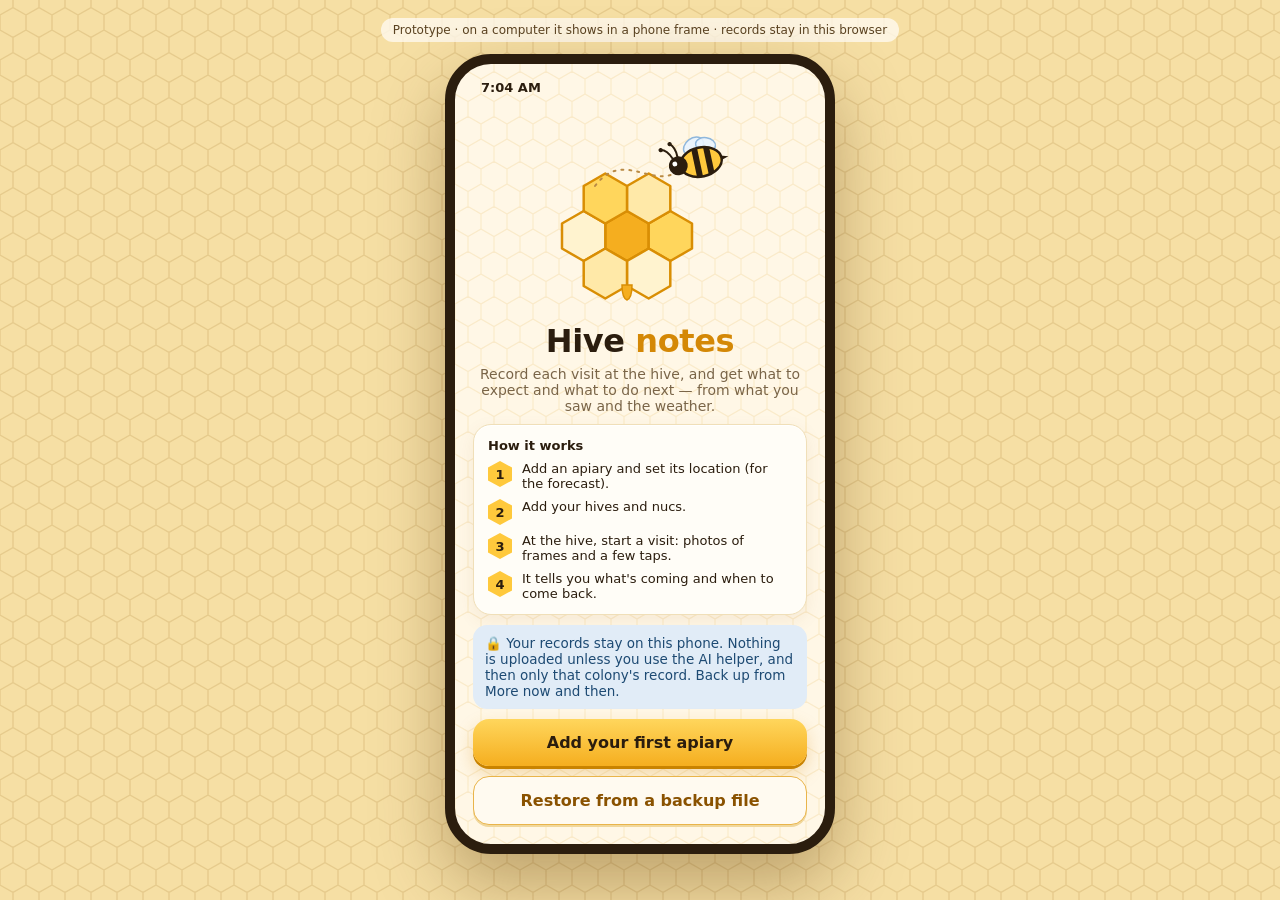
==== commit 90f43b12: "Field-test fixes: keep frames on › and Done, voice notes stop and fall back, AI told honey vs brood " ====
--- a/web/index.html
+++ b/web/index.html
@@ -27,7 +27,7 @@
   <div class="toast" id="toast"></div>
 </div>
 
-<script>const APP_VERSION = "v0.5 · 23 Nov 2026";</script>
+<script>const APP_VERSION = "v0.7 · 23 Nov 2026";</script>
 <script src="js/data.js"></script>
 <script src="js/rules.js"></script>
 <script src="js/ui.js"></script>
@@ -44,7 +44,7 @@
   stack = [{ name: db.yards.length ? "yard" : "setup", params: {} }];
   // An unfinished visit (app closed mid-inspection) picks up where it left off
   const dv = db.drafts.visit;
-  if (dv && !dv.saved && col(dv.colonyId)) stack.push({ name: dv.type === "full" ? "visitCam" : "visitStart", params: { id: dv.colonyId } });
+  if (dv && !dv.saved && col(dv.colonyId) && Date.now() - (dv.at || 0) < 3 * 3600000) stack.push({ name: dv.type === "full" ? "visitCam" : "visitStart", params: { id: dv.colonyId } });
   render();
   refreshAllWeather();
   addEventListener("online", () => { refreshAllWeather(); rerender(); });
--- a/web/theme.css
+++ b/web/theme.css
@@ -171,3 +171,51 @@
 .camshot span { font-size: 16px; font-family: var(--round); font-weight: 700; }
 .phone.dark .hero .bell { background: #2a1f12; color: var(--ink); }
 .phone.dark .btn.dark { border: 1.5px solid #ffc93c66; }
+
+/* ============ UX sweep ============ */
+/* apiary name is the switcher (tap: switch, add, edit) */
+.apsw { all: unset; cursor: pointer; display: inline-flex; align-items: center; gap: 6px; font: inherit; color: inherit; max-width: 100%; border-radius: 10px; }
+.apsw:focus-visible { outline: 3px solid #2b1d0e55; outline-offset: 2px; }
+.apsw .caret { font-size: 15px; width: 24px; height: 24px; flex: 0 0 24px; display: inline-flex; align-items: center; justify-content: center; border-radius: 50%; background: #fffbeecc; color: #5a3b0c; }
+.phone.dark .apsw .caret { background: #2a1f12; color: #e8cf98; }
+.card.current { border-color: #f0c35a; background: #fffaeb; }
+.phone.dark .card.current { background: #2a1f0c; border-color: #6b4c12; }
+.check { color: var(--ok); font-weight: 800; font-size: 18px; }
+/* bell is a real button now */
+button.bell { font: inherit; color: inherit; min-width: 44px; min-height: 36px; }
+/* two-line button: action + what it does */
+.btn.twoline { line-height: 1.25; padding: 12px 14px; }
+.btnsub { display: block; font: 500 12.5px -apple-system, system-ui, sans-serif; color: var(--muted); margin-top: 3px; }
+/* colony actions: grouped tiles that look like buttons, not like selectable chips */
+.actgroup { margin-bottom: 12px; }
+.actgroup .lbl { font-size: 12px; font-weight: 700; color: var(--muted); text-transform: uppercase; letter-spacing: .5px; margin-bottom: 6px; }
+.actgrid { display: grid; grid-template-columns: repeat(3, 1fr); gap: 8px; }
+.atile { all: unset; box-sizing: border-box; cursor: pointer; min-height: 68px; padding: 8px 4px; border-radius: 16px; background: var(--card); border: 1px solid var(--line);
+  box-shadow: var(--shadow); display: flex; flex-direction: column; align-items: center; justify-content: center; gap: 3px; text-align: center;
+  font: 650 13px var(--round); color: var(--ink); line-height: 1.15; }
+.atile .aic { font-size: 22px; }
+.atile:active { transform: scale(.97); background: var(--honey-soft); }
+.atile:focus-visible { outline: 3px solid #f0a20e; }
+.phone.dark .atile { box-shadow: none; }
+/* comfortable tap targets (about 44 pt), gloves included */
+.chip { min-height: 40px; display: inline-flex; align-items: center; }
+.back { padding: 10px 8px 8px 0; min-height: 44px; }
+.pen { min-width: 40px; min-height: 40px; }
+.tabbar div:focus-visible, .tabs2 span:focus-visible { outline: 3px solid #f0a20e; border-radius: 10px; }
+
+/* ---------- field-test fixes (23 Nov) ---------- */
+/* dark screen: notes were dark text on dark tints (freeze alert, "Good to open") */
+.phone.dark .note { background: #16283a; color: #d4e7fa; }
+.phone.dark .note.warn { background: #3a2508; color: #ffd9a0; }
+.phone.dark .note.risk { background: #3b1410; color: #ffc0b6; }
+.phone.dark .note.ok { background: #18300f; color: #cdeebd; }
+.phone.dark .note b { color: inherit; }
+/* apiary sheet: required name, clear location result */
+.lbl .req { font-size: 11px; font-weight: 700; color: var(--muted); text-transform: uppercase; letter-spacing: .04em; margin-left: 4px; }
+input.missing { border-color: #c0392b !important; box-shadow: 0 0 0 3px #c0392b33; }
+.locnow { font-size: 13.5px; color: var(--muted); margin: 2px 0 6px; }
+.locnow.ok { color: #2f6b1e; font-weight: 700; }
+.phone.dark .locnow.ok { color: #a8e08f; }
+/* voice notes: an obvious stop button while listening */
+.btn.listening { background: #c0392b !important; color: #fff !important; border-color: #c0392b !important; font-size: 16px; padding: 14px 18px; animation: listenPulse 1.4s ease-in-out infinite; }
+@keyframes listenPulse { 50% { box-shadow: 0 0 0 8px #c0392b33; } }
